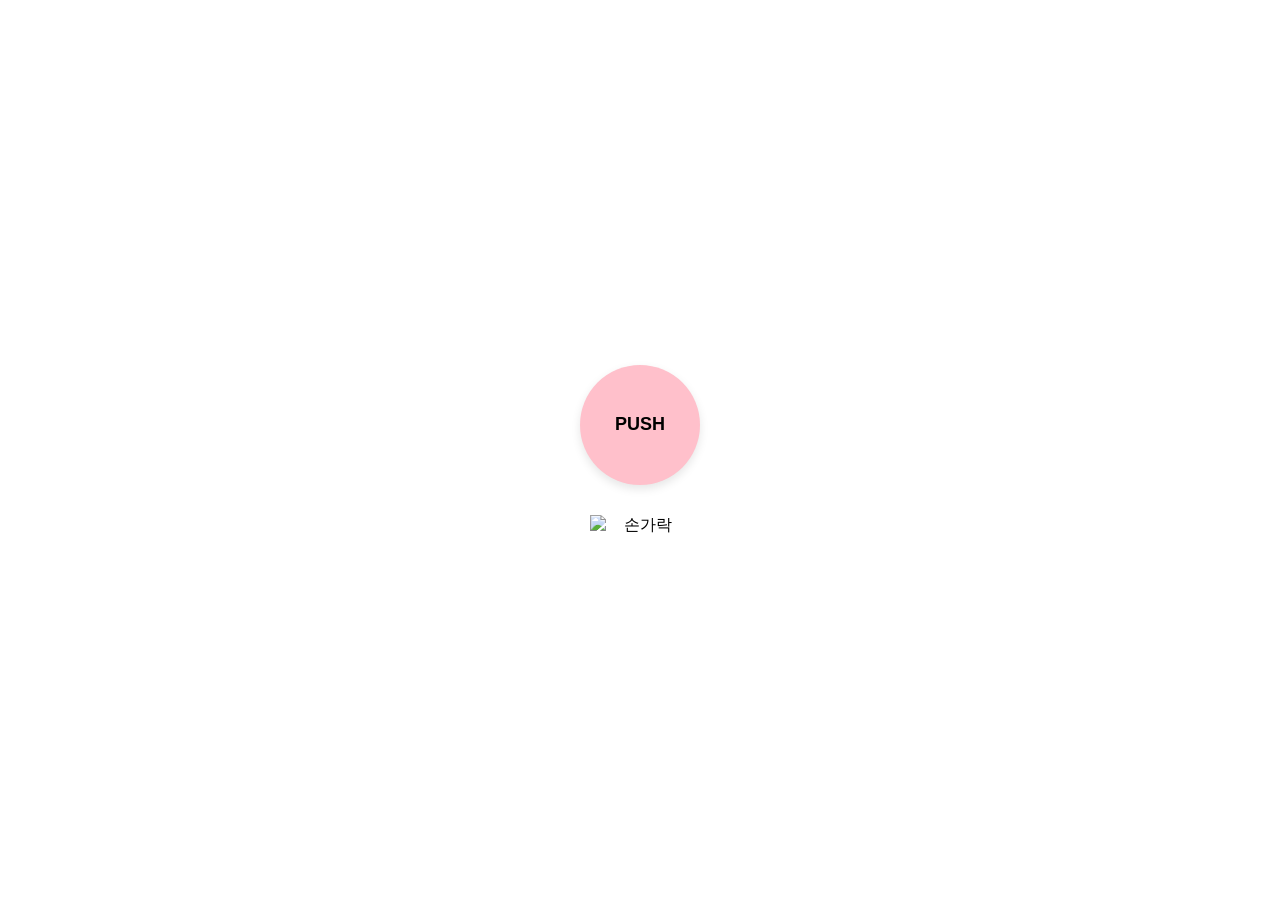
==== index.html @ f36af32d "hey" ====
<!DOCTYPE html>
<html>
<head>
	<meta property="og:image" content="finger2.jpg"> 
    <meta property="og:title" content="Hey~">
    <meta property="og:description" content="Hi~">
    <title>Today...</title>
    <meta charset="UTF-8">
    <meta name="viewport" content="width=device-width, initial-scale=1.0">
    <style>
        body {
            display: flex;
            flex-direction: column;
            align-items: center;
            justify-content: center;
            height: 100vh;
            margin: 0;
            background-color: #ffffff;
            font-family: sans-serif;
        }

        /* [첫 번째 화면 영역] */
        #first-screen {
            display: flex;
            flex-direction: column;
            align-items: center;
            text-align: center;
        }

        .push-btn {
            background-color: #ffc0cb;
            border: none;
            border-radius: 50%;
            width: 120px;
            height: 120px;
            font-weight: bold;
            cursor: pointer;
            font-size: 18px;
            box-shadow: 0 4px 10px rgba(0,0,0,0.1);
            z-index: 2;
        }

        /* 손가락 이미지 스타일 */
        .finger-img {
            width: 100px;
            margin-top: 30px  !important;
	    position: relative !important;
            z-index: 9999 !important;
        }

        /* [두 번째 화면 영역] */
        #second-screen {
            display: none; 
            text-align: center;
        }

        .pop-up {
            width: 320px;
            border-radius: 15px;
            box-shadow: 0 10px 25px rgba(0,0,0,0.1);
            animation: grow 0.6s ease-out forwards;
        }

        @keyframes grow {
            from { transform: scale(0.5); opacity: 0; }
            to { transform: scale(1); opacity: 1; }
        }

        .message {
            font-size: 1.5rem;
            font-weight: bold;
            margin-top: 20px;
            color: #333;
        }
    </style>
</head>
<body>

    <div id="first-screen">
        <button class="push-btn" onclick="showSurprise()">PUSH</button>
        <img src="finger2.jpg" alt="손가락" class="finger-img">
    </div>

    <div id="second-screen">
        <img src="subeen.jpg" alt="응원 이미지" class="pop-up">
        <p class="message">웅니 오늘도 힘내!!</p>
    </div>

    <script>
        function showSurprise() {
            // 버튼 화면 통째로 삭제
            document.getElementById('first-screen').style.display = 'none';
            // 결과 화면 나타남
            document.getElementById('second-screen').style.display = 'block';
        }
    </script>

</body>
</html>
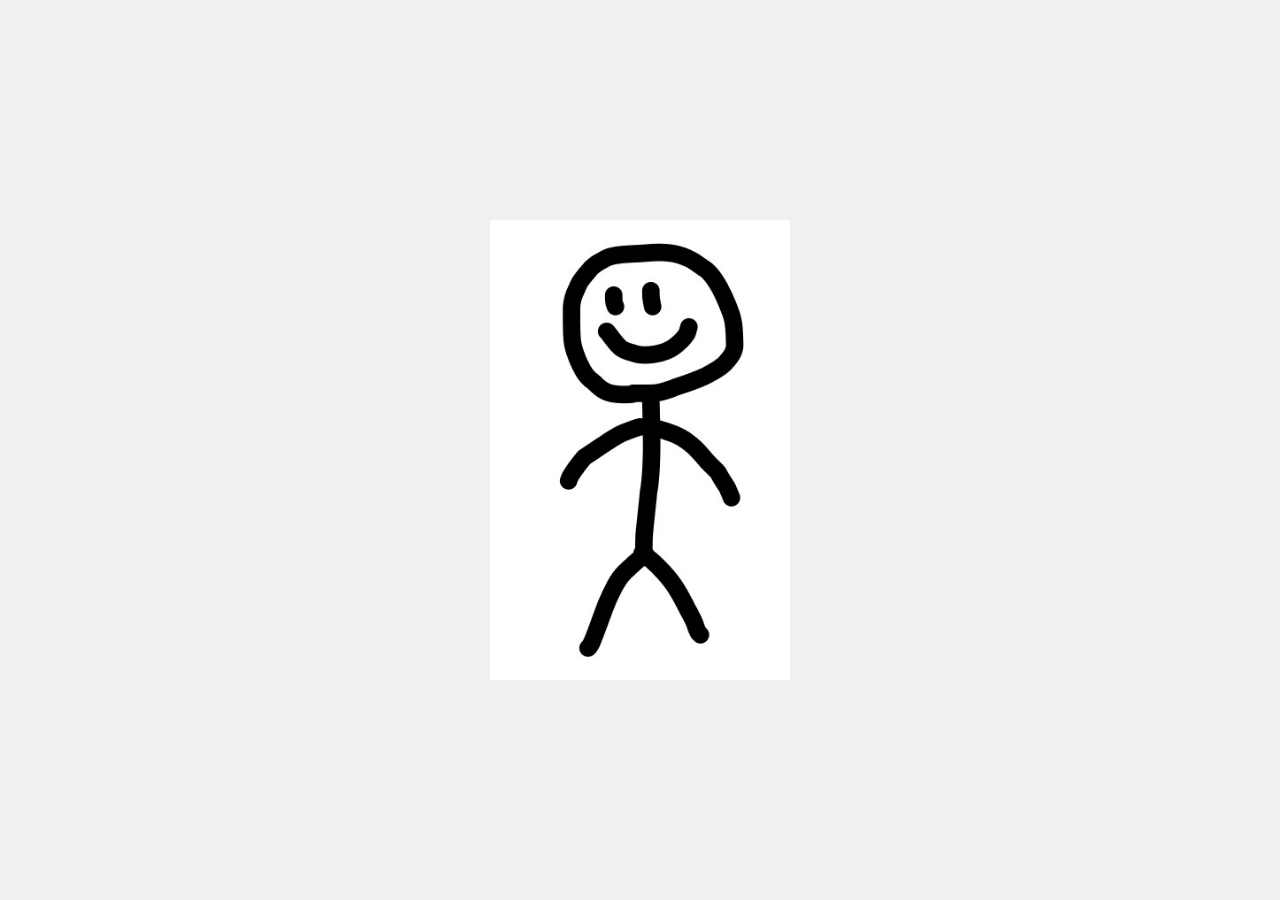
==== commit 2837d849: "stickman" ====
--- a/index.html
+++ b/index.html
@@ -1,97 +1,34 @@
 <!DOCTYPE html>
 <html>
 <head>
-	<meta property="og:image" content="finger2.jpg"> 
-    <meta property="og:title" content="Hey~">
-    <meta property="og:description" content="Hi~">
-    <title>Today...</title>
-    <meta charset="UTF-8">
-    <meta name="viewport" content="width=device-width, initial-scale=1.0">
+    <title>소리 나는 이미지 바꾸기</title>
     <style>
-        body {
-            display: flex;
-            flex-direction: column;
-            align-items: center;
-            justify-content: center;
-            height: 100vh;
-            margin: 0;
-            background-color: #ffffff;
-            font-family: sans-serif;
-        }
-
-        /* [첫 번째 화면 영역] */
-        #first-screen {
-            display: flex;
-            flex-direction: column;
-            align-items: center;
-            text-align: center;
-        }
-
-        .push-btn {
-            background-color: #ffc0cb;
-            border: none;
-            border-radius: 50%;
-            width: 120px;
-            height: 120px;
-            font-weight: bold;
-            cursor: pointer;
-            font-size: 18px;
-            box-shadow: 0 4px 10px rgba(0,0,0,0.1);
-            z-index: 2;
-        }
-
-        /* 손가락 이미지 스타일 */
-        .finger-img {
-            width: 100px;
-            margin-top: 30px  !important;
-	    position: relative !important;
-            z-index: 9999 !important;
-        }
-
-        /* [두 번째 화면 영역] */
-        #second-screen {
-            display: none; 
-            text-align: center;
-        }
-
-        .pop-up {
-            width: 320px;
-            border-radius: 15px;
-            box-shadow: 0 10px 25px rgba(0,0,0,0.1);
-            animation: grow 0.6s ease-out forwards;
-        }
-
-        @keyframes grow {
-            from { transform: scale(0.5); opacity: 0; }
-            to { transform: scale(1); opacity: 1; }
-        }
-
-        .message {
-            font-size: 1.5rem;
-            font-weight: bold;
-            margin-top: 20px;
-            color: #333;
-        }
+        body { display: flex; justify-content: center; align-items: center; height: 100vh; margin: 0; background-color: #f0f0f0; }
+        img { cursor: pointer; width: 300px; transition: transform 0.1s; }
+        img:active { transform: scale(0.95); } /* 클릭할 때 살짝 눌리는 효과 */
     </style>
 </head>
 <body>
 
-    <div id="first-screen">
-        <button class="push-btn" onclick="showSurprise()">PUSH</button>
-        <img src="finger2.jpg" alt="손가락" class="finger-img">
-    </div>
-
-    <div id="second-screen">
-        <img src="subeen.jpg" alt="응원 이미지" class="pop-up">
-        <p class="message">웅니 오늘도 힘내!!</p>
-    </div>
+    <img id="stickman" src="smile.jpg" alt="스틱맨" onclick="changeFace()">
 
     <script>
-        function showSurprise() {
-            // 버튼 화면 통째로 삭제
-            document.getElementById('first-screen').style.display = 'none';
-            // 결과 화면 나타남
-            document.getElementById('second-screen').style.display = 'block';
+        // 소리 파일 불러오기
+        const effectSound = new Audio('ddung.mp3'); 
+
+        function changeFace() {
+            const img = document.getElementById('stickman');
+            
+            // 1. 소리 재생
+            effectSound.currentTime = 0; // 연속 클릭 시 소리가 끊기지 않고 처음부터 나오게 함
+            effectSound.play();
+
+            // 2. 이미지 교체
+            if (img.src.match("smile.jpg")) {
+                img.src = "angry.jpg";
+            } else {
+                img.src = "smile.jpg";
+            }
         }
     </script>
 
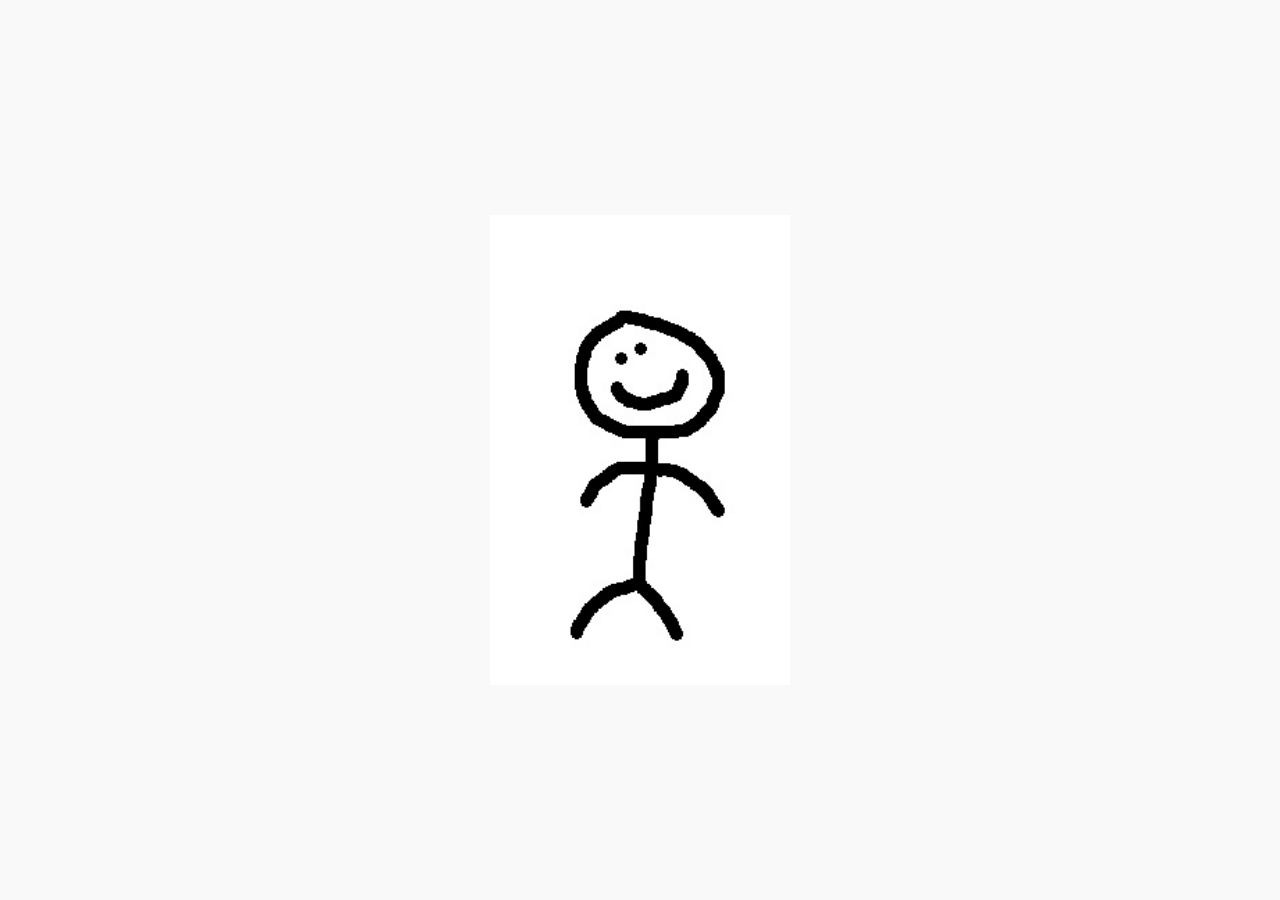
==== commit 4b9585d2: "stickman2" ====
--- a/index.html
+++ b/index.html
@@ -1,35 +1,65 @@
 <!DOCTYPE html>
 <html>
 <head>
-    <title>소리 나는 이미지 바꾸기</title>
+    <title>꾹 누르면 화내는 스틱맨</title>
     <style>
-        body { display: flex; justify-content: center; align-items: center; height: 100vh; margin: 0; background-color: #f0f0f0; }
-        img { cursor: pointer; width: 300px; transition: transform 0.1s; }
-        img:active { transform: scale(0.95); } /* 클릭할 때 살짝 눌리는 효과 */
+        body { 
+            display: flex; 
+            justify-content: center; 
+            align-items: center; 
+            height: 100vh; 
+            margin: 0; 
+            background-color: #f9f9f9;
+            user-select: none; /* 텍스트나 이미지 선택 방지 */
+        }
+        img { 
+            cursor: pointer; 
+            width: 300px; 
+            -webkit-user-drag: none; /* 이미지 드래그 방지 */
+            transition: transform 0.05s; /* 눌리는 느낌 추가 */
+        }
+        img:active {
+            transform: scale(0.95); /* 눌렀을 때 살짝 작아짐 */
+        }
     </style>
 </head>
 <body>
 
-    <img id="stickman" src="smile.jpg" alt="스틱맨" onclick="changeFace()">
+    <img id="stickman" src="smile.jpg" alt="스틱맨">
 
     <script>
-        // 소리 파일 불러오기
-        const effectSound = new Audio('ddung.mp3'); 
+        const img = document.getElementById('stickman');
+        
+        // 1. 사운드 파일 경로를 ddung.mp3로 설정
+        const sound = new Audio('ddung.mp3'); 
 
-        function changeFace() {
-            const img = document.getElementById('stickman');
+        // 2. 누르는 순간 (화남 + 소리 재생)
+        function pressFace() {
+            img.src = "angry.jpg";
             
-            // 1. 소리 재생
-            effectSound.currentTime = 0; // 연속 클릭 시 소리가 끊기지 않고 처음부터 나오게 함
-            effectSound.play();
+            // 소리 재생 로직: 누를 때마다 처음부터 재생되도록 설정
+            sound.pause();      // 혹시 재생 중이면 멈춤
+            sound.currentTime = 0; // 재생 위치를 처음으로
+            sound.play().catch(e => console.log("소리 재생을 위해 화면을 먼저 클릭하세요!"));
+        }
 
-            // 2. 이미지 교체
-            if (img.src.match("smile.jpg")) {
-                img.src = "angry.jpg";
-            } else {
-                img.src = "smile.jpg";
-            }
+        // 3. 손을 떼는 순간 (다시 웃음)
+        function releaseFace() {
+            img.src = "smile.jpg";
         }
+
+        // 마우스 이벤트 (PC용)
+        img.addEventListener('mousedown', pressFace);
+        img.addEventListener('mouseup', releaseFace);
+        img.addEventListener('mouseleave', releaseFace);
+
+        // 터치 이벤트 (모바일/태블릿용)
+        img.addEventListener('touchstart', (e) => {
+            e.preventDefault(); // 화면 스크롤이나 확대 방지
+            pressFace();
+        }, { passive: false });
+        
+        img.addEventListener('touchend', releaseFace);
     </script>
 
 </body>
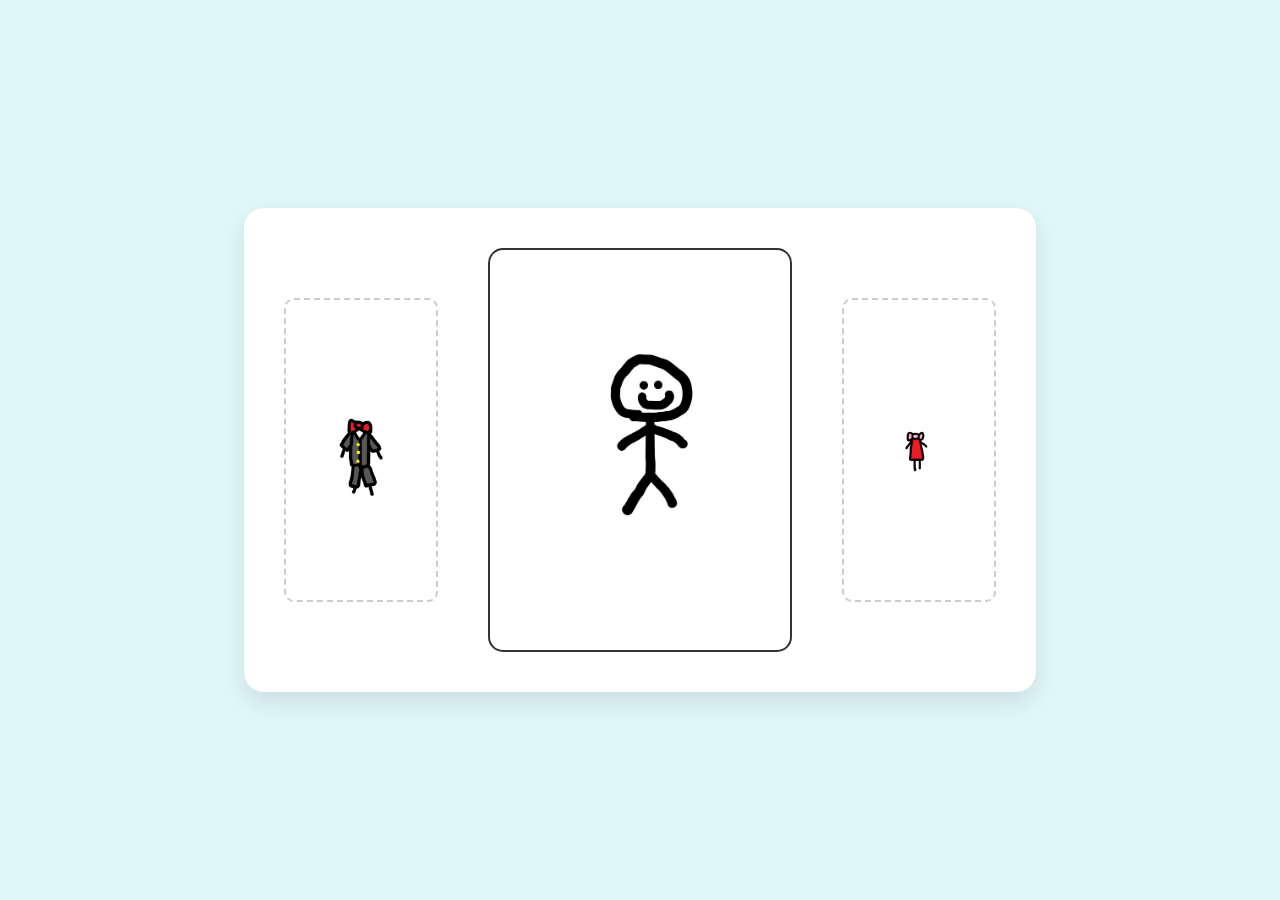
==== commit 53c8a3be: "dress" ====
--- a/index.html
+++ b/index.html
@@ -1,66 +1,118 @@
 <!DOCTYPE html>
 <html>
 <head>
-    <title>꾹 누르면 화내는 스틱맨</title>
+    <title>스틱맨 옷 입히기 게임</title>
     <style>
-        body { 
-            display: flex; 
-            justify-content: center; 
-            align-items: center; 
-            height: 100vh; 
-            margin: 0; 
-            background-color: #f9f9f9;
-            user-select: none; /* 텍스트나 이미지 선택 방지 */
+        body {
+            display: flex;
+            justify-content: center;
+            align-items: center;
+            height: 100vh;
+            margin: 0;
+            background-color: #e0f7fa;
+            font-family: sans-serif;
         }
-        img { 
-            cursor: pointer; 
-            width: 300px; 
-            -webkit-user-drag: none; /* 이미지 드래그 방지 */
-            transition: transform 0.05s; /* 눌리는 느낌 추가 */
+
+        .game-container {
+            display: flex;
+            align-items: center;
+            gap: 50px;
+            background: white;
+            padding: 40px;
+            border-radius: 20px;
+            box-shadow: 0 10px 25px rgba(0,0,0,0.1);
         }
-        img:active {
-            transform: scale(0.95); /* 눌렀을 때 살짝 작아짐 */
+
+        /* 옷 보관소 (왼쪽, 오른쪽) */
+        .closet {
+            width: 150px;
+            height: 300px;
+            display: flex;
+            justify-content: center;
+            align-items: center;
+            border: 2px dashed #ccc;
+            border-radius: 10px;
+        }
+
+        /* 가운데 캐릭터 영역 */
+        #character-area {
+            position: relative;
+            width: 300px;
+            height: 400px;
+            display: flex;
+            justify-content: center;
+            align-items: center;
+            border: 2px solid #333;
+            border-radius: 15px;
+            overflow: hidden;
+        }
+
+        .base-body {
+            width: 100%;
+            height: auto;
+            z-index: 1;
+        }
+
+        /* 드래그되는 옷 스타일 */
+        .cloth {
+            cursor: grab;
+            width: 120px;
+            z-index: 10;
+        }
+
+        /* 입혀진 옷의 위치 (중앙에 겹치게) */
+        .dressed {
+            position: absolute;
+            top: 50%;
+            left: 50%;
+            transform: translate(-50%, -50%);
+            width: 250px; /* 캐릭터 크기에 맞춰 조절 */
+            pointer-events: none; /* 옷을 입힌 후에도 클릭 방해 안 되게 */
         }
     </style>
 </head>
 <body>
 
-    <img id="stickman" src="smile.jpg" alt="스틱맨">
+<div class="game-container">
+    <div class="closet" id="left-closet" ondrop="drop(event)" ondragover="allowDrop(event)">
+        <img src="jj.png" id="cloth1" class="cloth" draggable="true" ondragstart="drag(event)">
+    </div>
 
-    <script>
-        const img = document.getElementById('stickman');
+    <div id="character-area" ondrop="drop(event)" ondragover="allowDrop(event)">
+        <img src="face.jpg" class="base-body" alt="캐릭터">
+        </div>
+
+    <div class="closet" id="right-closet" ondrop="drop(event)" ondragover="allowDrop(event)">
+        <img src="dress.png" id="cloth2" class="cloth" draggable="true" ondragstart="drag(event)">
+    </div>
+</div>
+
+<script>
+    function allowDrop(ev) {
+        ev.preventDefault(); // 드롭을 허용하도록 기본 동작 막기
+    }
+
+    function drag(ev) {
+        ev.dataTransfer.setData("text", ev.target.id); // 드래그하는 요소의 ID 저장
+    }
+
+    function drop(ev) {
+        ev.preventDefault();
+        const data = ev.dataTransfer.getData("text");
+        const draggedElement = document.getElementById(data);
         
-        // 1. 사운드 파일 경로를 ddung.mp3로 설정
-        const sound = new Audio('ddung.mp3'); 
-
-        // 2. 누르는 순간 (화남 + 소리 재생)
-        function pressFace() {
-            img.src = "angry.jpg";
-            
-            // 소리 재생 로직: 누를 때마다 처음부터 재생되도록 설정
-            sound.pause();      // 혹시 재생 중이면 멈춤
-            sound.currentTime = 0; // 재생 위치를 처음으로
-            sound.play().catch(e => console.log("소리 재생을 위해 화면을 먼저 클릭하세요!"));
+        // 만약 캐릭터 영역에 드롭했다면?
+        if (ev.currentTarget.id === "character-area") {
+            draggedElement.classList.add("dressed");
+            ev.currentTarget.appendChild(draggedElement);
+        } 
+        // 다시 옷장으로 보낸다면?
+        else if (ev.currentTarget.classList.contains("closet")) {
+            draggedElement.classList.remove("dressed");
+            ev.currentTarget.appendChild(draggedElement);
         }
-
-        // 3. 손을 떼는 순간 (다시 웃음)
-        function releaseFace() {
-            img.src = "smile.jpg";
-        }
-
-        // 마우스 이벤트 (PC용)
-        img.addEventListener('mousedown', pressFace);
-        img.addEventListener('mouseup', releaseFace);
-        img.addEventListener('mouseleave', releaseFace);
-
-        // 터치 이벤트 (모바일/태블릿용)
-        img.addEventListener('touchstart', (e) => {
-            e.preventDefault(); // 화면 스크롤이나 확대 방지
-            pressFace();
-        }, { passive: false });
-        
-        img.addEventListener('touchend', releaseFace);
-    </script>
+    }
+</script>
 
 </body>
 </html>
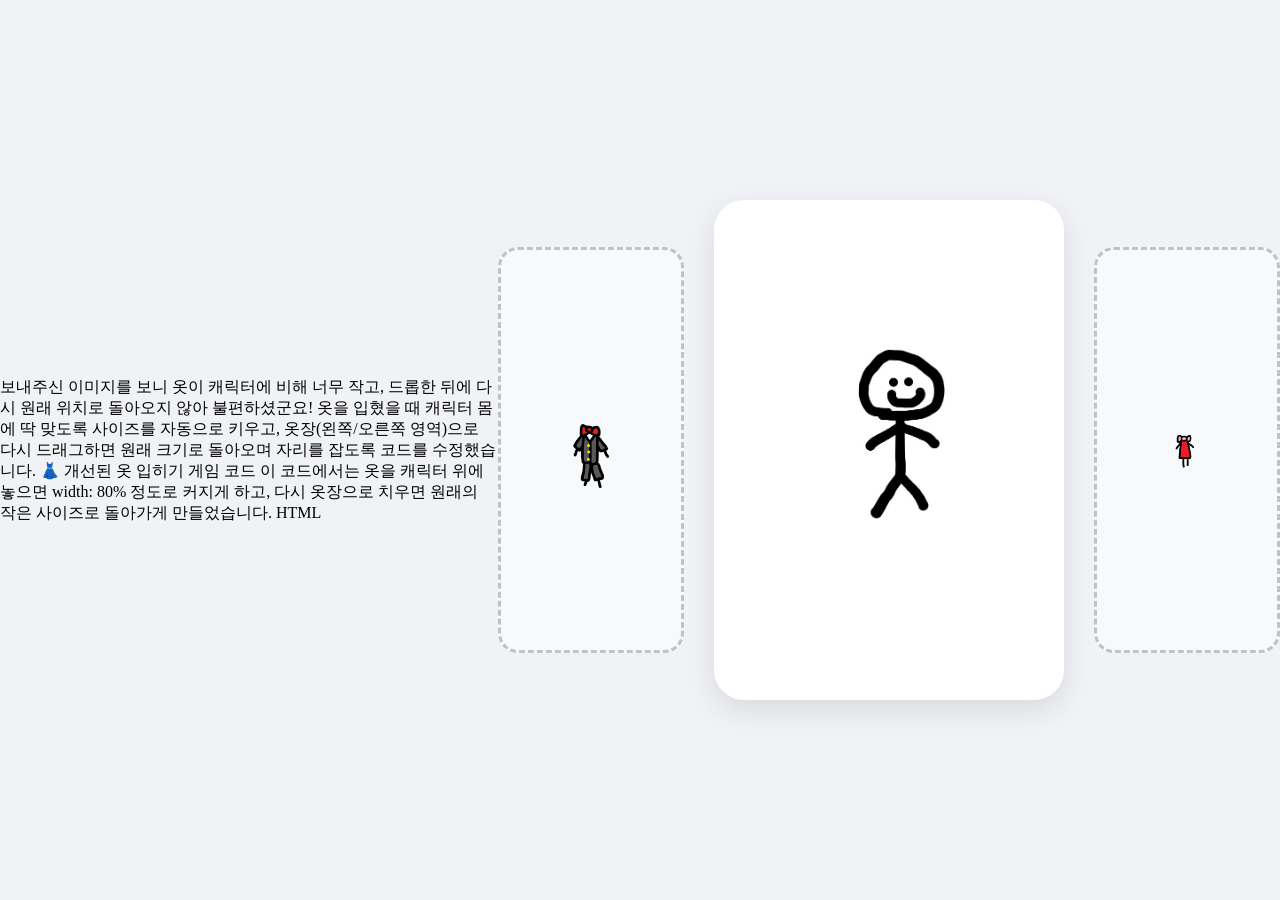
==== commit 72534fcf: "change" ====
--- a/index.html
+++ b/index.html
@@ -1,7 +1,15 @@
+보내주신 이미지를 보니 옷이 캐릭터에 비해 너무 작고, 드롭한 뒤에 다시 원래 위치로 돌아오지 않아 불편하셨군요!
+
+옷을 입혔을 때 캐릭터 몸에 딱 맞도록 사이즈를 자동으로 키우고, 옷장(왼쪽/오른쪽 영역)으로 다시 드래그하면 원래 크기로 돌아오며 자리를 잡도록 코드를 수정했습니다.
+
+👗 개선된 옷 입히기 게임 코드
+이 코드에서는 옷을 캐릭터 위에 놓으면 width: 80% 정도로 커지게 하고, 다시 옷장으로 치우면 원래의 작은 사이즈로 돌아가게 만들었습니다.
+
+HTML
 <!DOCTYPE html>
 <html>
 <head>
-    <title>스틱맨 옷 입히기 게임</title>
+    <title>스틱맨 옷 입히기 완성판</title>
     <style>
         body {
             display: flex;
@@ -9,65 +17,65 @@
             align-items: center;
             height: 100vh;
             margin: 0;
-            background-color: #e0f7fa;
-            font-family: sans-serif;
+            background-color: #f0f2f5;
+            user-select: none;
         }
 
         .game-container {
             display: flex;
             align-items: center;
-            gap: 50px;
-            background: white;
-            padding: 40px;
-            border-radius: 20px;
-            box-shadow: 0 10px 25px rgba(0,0,0,0.1);
+            gap: 30px;
         }
 
-        /* 옷 보관소 (왼쪽, 오른쪽) */
+        /* 옷 보관소: 여기에 놓으면 옷이 다시 돌아옵니다 */
         .closet {
-            width: 150px;
-            height: 300px;
+            width: 180px;
+            height: 400px;
+            display: flex;
+            flex-direction: column;
+            justify-content: center;
+            align-items: center;
+            border: 3px dashed #bdc3c7;
+            border-radius: 20px;
+            background-color: rgba(255, 255, 255, 0.5);
+            transition: background 0.3s;
+        }
+
+        /* 캐릭터 영역 */
+        #character-area {
+            position: relative;
+            width: 350px;
+            height: 500px;
             display: flex;
             justify-content: center;
             align-items: center;
-            border: 2px dashed #ccc;
-            border-radius: 10px;
+            background: white;
+            border-radius: 30px;
+            box-shadow: 0 10px 30px rgba(0,0,0,0.1);
         }
 
-        /* 가운데 캐릭터 영역 */
-        #character-area {
-            position: relative;
-            width: 300px;
-            height: 400px;
-            display: flex;
-            justify-content: center;
-            align-items: center;
-            border: 2px solid #333;
-            border-radius: 15px;
-            overflow: hidden;
-        }
-
-        .base-body {
-            width: 100%;
-            height: auto;
+        .base-face {
+            width: 90%; /* 캐릭터 얼굴/몸 크기 */
             z-index: 1;
         }
 
-        /* 드래그되는 옷 스타일 */
+        /* 옷 기본 스타일 (옷장에 있을 때) */
         .cloth {
             cursor: grab;
-            width: 120px;
+            width: 100px; /* 옷장에 있을 땐 작게 */
+            margin: 10px 0;
+            transition: width 0.2s, transform 0.2s;
             z-index: 10;
         }
 
-        /* 입혀진 옷의 위치 (중앙에 겹치게) */
+        /* 캐릭터에게 입혀졌을 때의 스타일 */
         .dressed {
             position: absolute;
-            top: 50%;
+            top: 55%; /* 옷 위치가 높으면 이 값을 조절하세요 */
             left: 50%;
             transform: translate(-50%, -50%);
-            width: 250px; /* 캐릭터 크기에 맞춰 조절 */
-            pointer-events: none; /* 옷을 입힌 후에도 클릭 방해 안 되게 */
+            width: 280px !important; /* 캐릭터 몸에 맞춰 크게 확장 */
+            pointer-events: auto; /* 입힌 후에도 다시 잡을 수 있게 */
         }
     </style>
 </head>
@@ -75,25 +83,27 @@
 
 <div class="game-container">
     <div class="closet" id="left-closet" ondrop="drop(event)" ondragover="allowDrop(event)">
-        <img src="jj.png" id="cloth1" class="cloth" draggable="true" ondragstart="drag(event)">
+        <img src="jj.png" id="cloth-jj" class="cloth" draggable="true" ondragstart="drag(event)">
     </div>
 
     <div id="character-area" ondrop="drop(event)" ondragover="allowDrop(event)">
-        <img src="face.jpg" class="base-body" alt="캐릭터">
+        <img src="face.jpg" class="base-face" alt="캐릭터">
         </div>
 
     <div class="closet" id="right-closet" ondrop="drop(event)" ondragover="allowDrop(event)">
-        <img src="dress.png" id="cloth2" class="cloth" draggable="true" ondragstart="drag(event)">
+        <img src="dress.png" id="cloth-dress" class="cloth" draggable="true" ondragstart="drag(event)">
     </div>
 </div>
 
 <script>
+    const sound = new Audio('ddung.mp3');
+
     function allowDrop(ev) {
-        ev.preventDefault(); // 드롭을 허용하도록 기본 동작 막기
+        ev.preventDefault();
     }
 
     function drag(ev) {
-        ev.dataTransfer.setData("text", ev.target.id); // 드래그하는 요소의 ID 저장
+        ev.dataTransfer.setData("text", ev.target.id);
     }
 
     function drop(ev) {
@@ -101,12 +111,16 @@
         const data = ev.dataTransfer.getData("text");
         const draggedElement = document.getElementById(data);
         
-        // 만약 캐릭터 영역에 드롭했다면?
+        // 1. 캐릭터 영역에 놓았을 때 (입히기)
         if (ev.currentTarget.id === "character-area") {
             draggedElement.classList.add("dressed");
             ev.currentTarget.appendChild(draggedElement);
+            
+            // "뚱" 소리 재생
+            sound.currentTime = 0;
+            sound.play();
         } 
-        // 다시 옷장으로 보낸다면?
+        // 2. 옷장(양옆)에 다시 놓았을 때 (벗기기)
         else if (ev.currentTarget.classList.contains("closet")) {
             draggedElement.classList.remove("dressed");
             ev.currentTarget.appendChild(draggedElement);
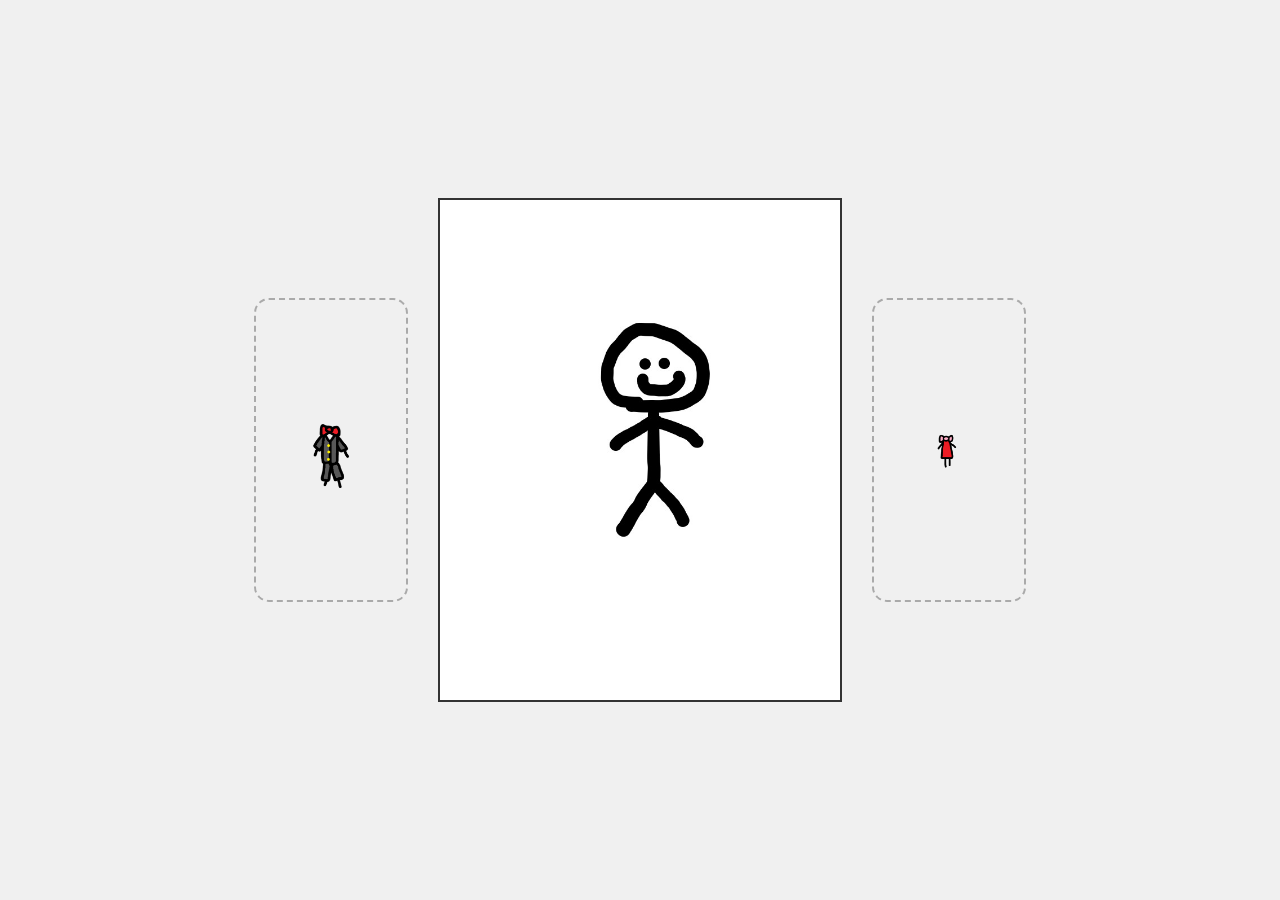
==== commit 0df7eec9: "change2" ====
--- a/index.html
+++ b/index.html
@@ -1,127 +1,86 @@
-보내주신 이미지를 보니 옷이 캐릭터에 비해 너무 작고, 드롭한 뒤에 다시 원래 위치로 돌아오지 않아 불편하셨군요!
-
-옷을 입혔을 때 캐릭터 몸에 딱 맞도록 사이즈를 자동으로 키우고, 옷장(왼쪽/오른쪽 영역)으로 다시 드래그하면 원래 크기로 돌아오며 자리를 잡도록 코드를 수정했습니다.
-
-👗 개선된 옷 입히기 게임 코드
-이 코드에서는 옷을 캐릭터 위에 놓으면 width: 80% 정도로 커지게 하고, 다시 옷장으로 치우면 원래의 작은 사이즈로 돌아가게 만들었습니다.
-
-HTML
 <!DOCTYPE html>
 <html>
 <head>
-    <title>스틱맨 옷 입히기 완성판</title>
+    <title>스틱맨 옷 입히기</title>
     <style>
-        body {
+        body { display: flex; justify-content: center; align-items: center; height: 100vh; margin: 0; background-color: #f0f0f0; user-select: none; }
+        .game-container { display: flex; align-items: center; gap: 30px; }
+        
+        .closet { width: 150px; height: 300px; border: 2px dashed #aaa; display: flex; justify-content: center; align-items: center; border-radius: 15px; }
+
+        #character-area { 
+            position: relative; 
+            width: 400px; /* 얼굴 이미지 크기에 맞춰 넉넉하게 */
+            height: 500px; 
+            border: 2px solid #333; 
+            background: white;
             display: flex;
             justify-content: center;
             align-items: center;
-            height: 100vh;
-            margin: 0;
-            background-color: #f0f2f5;
-            user-select: none;
         }
 
-        .game-container {
-            display: flex;
-            align-items: center;
-            gap: 30px;
+        .base-body { width: 100%; height: auto; }
+
+        /* 공통 옷 스타일 */
+        .cloth { cursor: grab; width: 100px; z-index: 10; -webkit-user-drag: none; }
+
+        /* ★ 여기서 옷마다 사이즈와 위치를 미세 조정하세요 ★ */
+        
+        /* 1. 정장 (jj.png) 전용 스타일 */
+        #cloth1.dressed {
+            position: absolute;
+            width: 220px;  /* 사이즈 조절 */
+            top: 55%;      /* 위아래 위치 */
+            left: 50%;     /* 좌우 위치 */
+            transform: translate(-50%, -50%);
+            pointer-events: none;
         }
 
-        /* 옷 보관소: 여기에 놓으면 옷이 다시 돌아옵니다 */
-        .closet {
-            width: 180px;
-            height: 400px;
-            display: flex;
-            flex-direction: column;
-            justify-content: center;
-            align-items: center;
-            border: 3px dashed #bdc3c7;
-            border-radius: 20px;
-            background-color: rgba(255, 255, 255, 0.5);
-            transition: background 0.3s;
-        }
-
-        /* 캐릭터 영역 */
-        #character-area {
-            position: relative;
-            width: 350px;
-            height: 500px;
-            display: flex;
-            justify-content: center;
-            align-items: center;
-            background: white;
-            border-radius: 30px;
-            box-shadow: 0 10px 30px rgba(0,0,0,0.1);
-        }
-
-        .base-face {
-            width: 90%; /* 캐릭터 얼굴/몸 크기 */
-            z-index: 1;
-        }
-
-        /* 옷 기본 스타일 (옷장에 있을 때) */
-        .cloth {
-            cursor: grab;
-            width: 100px; /* 옷장에 있을 땐 작게 */
-            margin: 10px 0;
-            transition: width 0.2s, transform 0.2s;
-            z-index: 10;
-        }
-
-        /* 캐릭터에게 입혀졌을 때의 스타일 */
-        .dressed {
+        /* 2. 드레스 (dress.png) 전용 스타일 */
+        #cloth2.dressed {
             position: absolute;
-            top: 55%; /* 옷 위치가 높으면 이 값을 조절하세요 */
-            left: 50%;
+            width: 180px;  /* 사이즈 조절 */
+            top: 58%;      /* 위아래 위치 */
+            left: 50%;     /* 좌우 위치 */
             transform: translate(-50%, -50%);
-            width: 280px !important; /* 캐릭터 몸에 맞춰 크게 확장 */
-            pointer-events: auto; /* 입힌 후에도 다시 잡을 수 있게 */
+            pointer-events: none;
         }
     </style>
 </head>
 <body>
 
 <div class="game-container">
-    <div class="closet" id="left-closet" ondrop="drop(event)" ondragover="allowDrop(event)">
-        <img src="jj.png" id="cloth-jj" class="cloth" draggable="true" ondragstart="drag(event)">
+    <div class="closet" ondrop="drop(event)" ondragover="allowDrop(event)">
+        <img src="jj.png" id="cloth1" class="cloth" draggable="true" ondragstart="drag(event)">
     </div>
 
     <div id="character-area" ondrop="drop(event)" ondragover="allowDrop(event)">
-        <img src="face.jpg" class="base-face" alt="캐릭터">
-        </div>
+        <img src="face.jpg" class="base-body">
+    </div>
 
-    <div class="closet" id="right-closet" ondrop="drop(event)" ondragover="allowDrop(event)">
-        <img src="dress.png" id="cloth-dress" class="cloth" draggable="true" ondragstart="drag(event)">
+    <div class="closet" ondrop="drop(event)" ondragover="allowDrop(event)">
+        <img src="dress.png" id="cloth2" class="cloth" draggable="true" ondragstart="drag(event)">
     </div>
 </div>
 
 <script>
     const sound = new Audio('ddung.mp3');
 
-    function allowDrop(ev) {
-        ev.preventDefault();
-    }
-
-    function drag(ev) {
-        ev.dataTransfer.setData("text", ev.target.id);
-    }
+    function allowDrop(ev) { ev.preventDefault(); }
+    function drag(ev) { ev.dataTransfer.setData("text", ev.target.id); }
 
     function drop(ev) {
         ev.preventDefault();
         const data = ev.dataTransfer.getData("text");
         const draggedElement = document.getElementById(data);
         
-        // 1. 캐릭터 영역에 놓았을 때 (입히기)
         if (ev.currentTarget.id === "character-area") {
             draggedElement.classList.add("dressed");
             ev.currentTarget.appendChild(draggedElement);
-            
-            // "뚱" 소리 재생
+            // 옷 입힐 때 소리 나게 추가!
             sound.currentTime = 0;
             sound.play();
-        } 
-        // 2. 옷장(양옆)에 다시 놓았을 때 (벗기기)
-        else if (ev.currentTarget.classList.contains("closet")) {
+        } else {
             draggedElement.classList.remove("dressed");
             ev.currentTarget.appendChild(draggedElement);
         }
